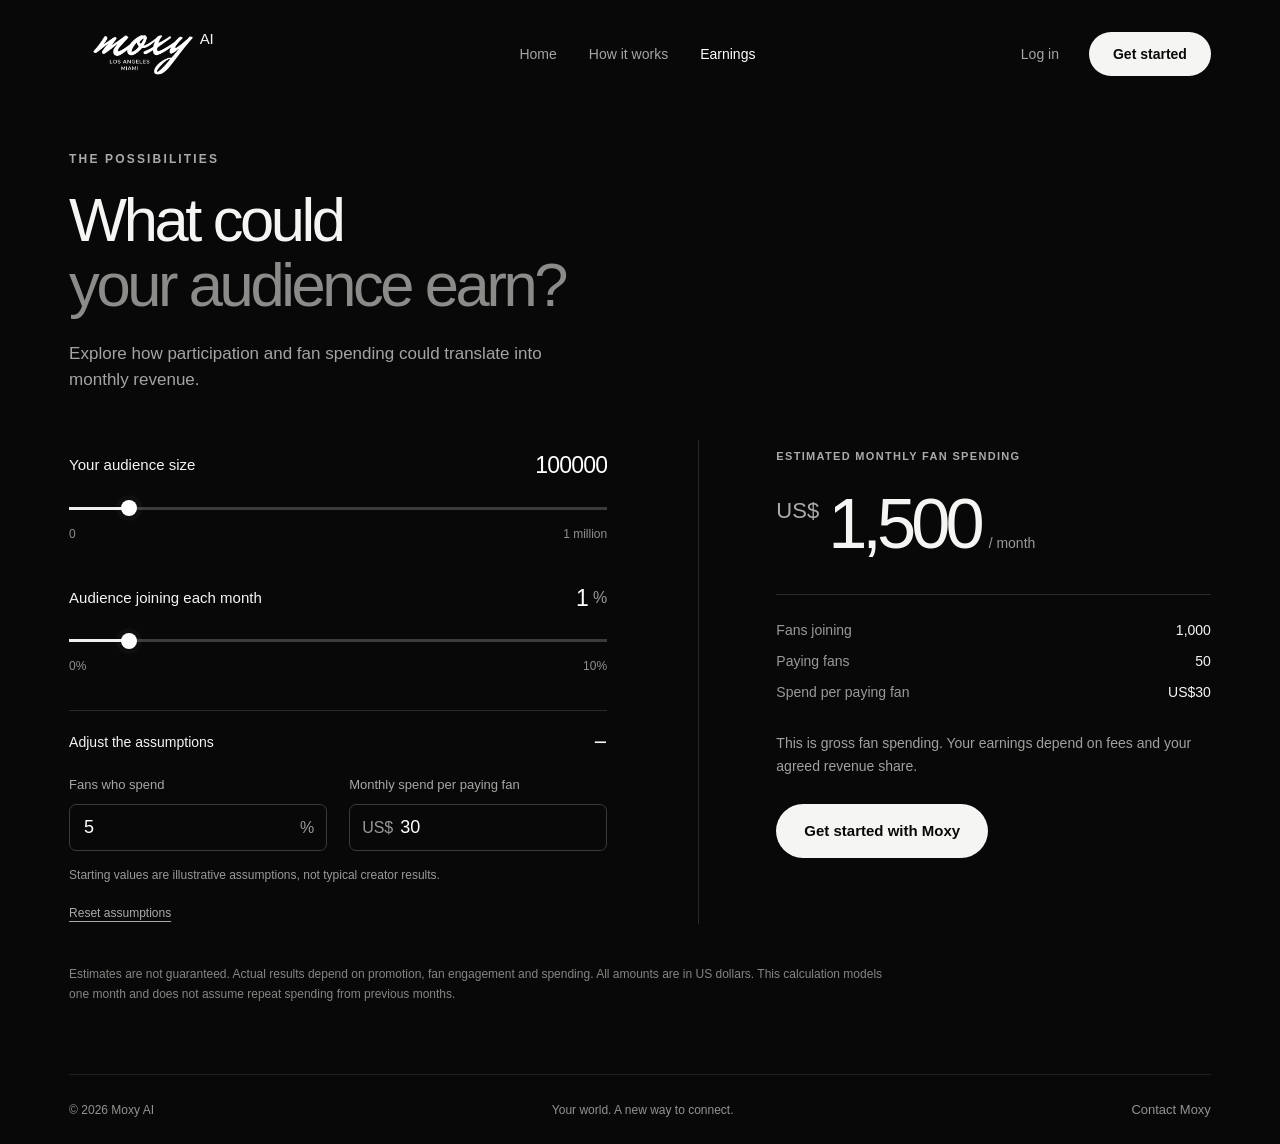
==== earnings.html @ c16816a8 "Build Moxy AI creator website" ====
<!doctype html>
<html lang="en"><head><meta charset="utf-8"><meta name="viewport" content="width=device-width, initial-scale=1"><meta name="color-scheme" content="dark"><title>Earning potential | Moxy AI</title><meta name="description" content="Meet your AI. Discover a new way to connect with fans on Telegram, explore your earning potential and get started with Moxy."><link rel="icon" type="image/svg+xml" href="data:image/svg+xml,%3Csvg%20xmlns%3D%22http%3A//www.w3.org/2000/svg%22%20viewBox%3D%220%200%2064%2064%22%3E%3Crect%20width%3D%2264%22%20height%3D%2264%22%20rx%3D%2214%22%20fill%3D%22black%22/%3E%3Ctext%20x%3D%2232%22%20y%3D%2246%22%20text-anchor%3D%22middle%22%20fill%3D%22white%22%20font-family%3D%22Arial%22%20font-weight%3D%22bold%22%20font-size%3D%2243%22%3Em%3C/text%3E%3C/svg%3E"><link rel="stylesheet" href="styles.css"><script src="app.js" defer></script></head>
<body class=""><a class="skip-link" href="#main">Skip to content</a>
<header class="header"><a class="brand" href="index.html" aria-label="Moxy AI home"><img src="moxy-logo.png" width="1080" height="403" alt="Moxy — Los Angeles, Miami"><span class="brand-ai">AI</span></a><nav class="desktop-nav" aria-label="Main navigation"><a href="index.html">Home</a><a href="how-it-works.html">How it works</a><a href="earnings.html" aria-current="page">Earnings</a></nav><div class="header-actions"><a class="login" href="https://dashboard.tgaiclone.xyz/creator/moxy/login">Log in</a><a class="button small" href="get-started.html">Get started</a><button class="menu-button" aria-expanded="false" aria-controls="mobile-nav" aria-label="Open navigation"><span></span><span></span></button></div><nav id="mobile-nav" class="mobile-nav" aria-label="Mobile navigation" hidden><a href="index.html">Home</a><a href="how-it-works.html">How it works</a><a href="earnings.html" aria-current="page">Earnings</a><a href="https://dashboard.tgaiclone.xyz/creator/moxy/login">Creator login</a></nav></header>
<main id="main" class="inner-main earnings-main"><div class="page-intro"><p class="eyebrow">THE POSSIBILITIES</p><h1>What could<br><span class="muted">your audience earn?</span></h1><p>Explore how participation and fan spending could translate into monthly revenue.</p></div><section class="calculator" aria-label="Monthly revenue calculator"><div class="calculator-controls"><div class="control"><div class="control-label"><label for="audience">Your audience size</label><input id="audience" type="number" min="0" max="1000000" step="1000" value="100000" inputmode="numeric"></div><input id="audience-range" aria-label="Adjust audience size" type="range" min="0" max="1000000" step="1000" value="100000"><div class="range-labels"><span>0</span><span>1 million</span></div></div><div class="control"><div class="control-label"><label for="join">Audience joining each month</label><div class="number-unit"><input id="join" type="number" min="0" max="10" step="0.1" value="1" inputmode="decimal"><span>%</span></div></div><input id="join-range" aria-label="Adjust monthly join rate" type="range" min="0" max="10" step="0.1" value="1"><div class="range-labels"><span>0%</span><span>10%</span></div></div><details class="assumptions" open><summary>Adjust the assumptions</summary><div class="assumption-grid"><label for="payers">Fans who spend<div class="number-unit"><input id="payers" type="number" min="0" max="100" step="1" value="5" inputmode="decimal"><span>%</span></div></label><label for="spend">Monthly spend per paying fan<div class="number-unit"><span>US$</span><input id="spend" type="number" min="0" max="10000" step="1" value="30" inputmode="decimal"></div></label></div><p class="small-note">Starting values are illustrative assumptions, not typical creator results.</p></details><button class="reset-button" type="button" id="reset-calculator">Reset assumptions</button></div><div class="calculator-result"><p class="eyebrow">ESTIMATED MONTHLY FAN SPENDING</p><div class="result-amount" aria-live="polite" aria-atomic="true"><span class="currency">US$</span><output id="revenue">1,500</output><span class="period">/ month</span></div><div class="result-breakdown"><div><span>Fans joining</span><strong id="joining-result">1,000</strong></div><div><span>Paying fans</span><strong id="paying-result">50</strong></div><div><span>Spend per paying fan</span><strong id="spend-result">US$30</strong></div></div><p class="result-note">This is gross fan spending. Your earnings depend on fees and your agreed revenue share.</p><a class="button" href="get-started.html">Get started with Moxy</a></div></section><p class="calculator-disclaimer">Estimates are not guaranteed. Actual results depend on promotion, fan engagement and spending. All amounts are in US dollars. This calculation models one month and does not assume repeat spending from previous months.</p></main>
<footer class="footer"><span>© 2026 Moxy AI</span><span class="footer-center">Your world. A new way to connect.</span><a href="mailto:creators@moxymgt.com">Contact Moxy</a></footer>
</body></html>
---- styles.css ----
@import url('https://api.fontshare.com/v2/css?f[]=satoshi@400,500,700&display=swap');
:root{--bg:#080808;--surface:#111;--white:#f5f5f3;--muted:#999998;--line:#2a2a29;--font:'Satoshi',Arial,sans-serif;color-scheme:dark}*{box-sizing:border-box}html{scroll-behavior:smooth}body{margin:0;background:var(--bg);color:var(--white);font-family:var(--font);font-size:16px;line-height:1.5;-webkit-font-smoothing:antialiased}a{color:inherit;text-decoration:none}button,input{font:inherit}button,a,input,summary{-webkit-tap-highlight-color:transparent}button{cursor:pointer}button:focus-visible,a:focus-visible,input:focus-visible,summary:focus-visible{outline:2px solid #fff;outline-offset:6px}button:disabled{cursor:default}button{color:inherit}img{display:block;max-width:100%;height:auto}h1,h2,p{margin:0}h1{font-weight:500;font-size:clamp(48px,5vw,76px);line-height:1.05;letter-spacing:-.055em}h2{font-weight:500;letter-spacing:-.035em}.muted{color:#8b8b89}.eyebrow{font-size:12px;font-weight:700;letter-spacing:.18em}.small-note{font-size:14px;color:var(--muted);line-height:1.6}.header{max-width:1600px;height:108px;margin:auto;padding:0 5.4%;display:flex;align-items:center;justify-content:space-between;position:relative;z-index:20}.brand{width:150px;position:relative;display:block;flex-shrink:0}.brand img{width:150px;height:56px;object-fit:contain}.brand-ai{position:absolute;right:6px;top:2px;font-size:15px;font-weight:500;letter-spacing:-.03em}.desktop-nav{display:flex;gap:32px;align-items:center;padding-left:35px}.desktop-nav a,.login{font-size:14px;color:#a5a5a5;transition:color .2s}.desktop-nav a:hover,.desktop-nav a[aria-current],.login:hover{color:#fff}.header-actions{display:flex;align-items:center;gap:30px}.button{display:inline-flex;align-items:center;justify-content:center;min-height:54px;background:var(--white);color:#090909;border:1px solid transparent;border-radius:99px;padding:15px 27px;font-size:15px;font-weight:700;line-height:1.3;transition:background .2s,transform .2s;white-space:normal;text-align:center}.button:hover{background:#d9d9d6;transform:translateY(-2px)}.button.small{font-size:14px;min-height:44px;padding:11px 23px}.text-link{font-size:15px;border-bottom:1px solid #666;padding-bottom:4px;transition:border-color .2s}.text-link:hover{border-color:white}.actions{display:flex;gap:30px;align-items:center}.menu-button{display:none;border:0;background:transparent;width:38px;height:44px;padding:10px 5px}.menu-button span{display:block;height:1px;background:#fff;margin:7px 0}.mobile-nav[hidden]{display:none}.skip-link{position:absolute;left:20px;top:-100px;z-index:100;padding:12px;background:white;color:black}.skip-link:focus{top:10px}.footer{border-top:1px solid #202020;min-height:70px;margin:0 5.4%;display:flex;align-items:center;justify-content:space-between;font-size:12px;color:#92928f;gap:20px}.footer a{font-size:13px}.home{background:#080808}.home-main{position:relative;max-width:1600px;margin:auto;min-height:calc(100svh - 179px);height:710px;max-height:1050px;isolation:isolate;overflow:hidden}.hero-image{position:absolute;right:0;top:-32px;bottom:0;width:66%;z-index:-1}.hero-image img{height:100%;width:100%;object-fit:cover;object-position:center 20%}.hero-image:after{content:'';position:absolute;inset:0;background:linear-gradient(90deg,#080808 0%,transparent 35%),linear-gradient(0deg,#080808 0%,transparent 28%),linear-gradient(180deg,#080808 0%,transparent 13%)}.hero-copy{padding:58px 5.4% 140px;width:60%;position:relative;z-index:1}.hero-copy .eyebrow{margin-bottom:28px;color:#c0c0bd}.hero-copy h1{font-size:clamp(90px,8.3vw,130px);line-height:.96;letter-spacing:-.065em;margin-bottom:30px}.italic{font-family:Georgia,serif;font-weight:400;font-style:italic;letter-spacing:-.065em}.hero-description{font-size:22px;line-height:1.45;font-weight:400;letter-spacing:-.018em}.hero-detail{color:#a1a19f;font-size:16px;line-height:1.65;max-width:370px;margin:18px 0 28px}.hero-bottom{position:absolute;bottom:34px;left:5.4%;right:5.4%;display:flex;justify-content:space-between;align-items:center;gap:24px;font-size:12px;color:#a2a29f}.hero-bottom>span{letter-spacing:.15em;font-size:11px}.hero-bottom a{font-size:14px;border-bottom:1px solid #555;padding-bottom:5px}.inner-main{max-width:1350px;margin:auto;padding:42px 5.4% 70px;min-height:calc(100svh - 179px);animation:arrive .55s both}.page-intro .eyebrow{color:#aaa;margin-bottom:20px}.page-intro>p:last-child:not(.eyebrow){color:#a4a4a2;max-width:500px;margin-top:24px;font-size:17px}.experience{display:grid;grid-template-columns:1fr 1fr;gap:8%;margin-top:45px;align-items:center}.experience-copy{max-width:460px}.tabs{display:flex;border-bottom:1px solid var(--line);gap:30px}.tabs button{font-size:14px;font-weight:500;padding:0 0 17px;background:transparent;border:0;border-bottom:2px solid transparent;color:#92928f;margin-bottom:-1px;white-space:nowrap}.tabs button[aria-selected=true]{color:#fff;border-bottom-color:#fff}.feature-panel{padding:30px 0 34px;min-height:295px}.feature-panel h2{font-size:40px;line-height:1.15;letter-spacing:-.045em;margin-bottom:22px}.feature-panel>p:not(.small-note){color:#a4a4a2;font-size:17px;max-width:410px;line-height:1.7}.feature-panel .small-note{margin-top:22px;font-size:13px}.phone-stage{position:relative;justify-self:center;padding:0 40px;isolation:isolate}.phone-stage:before{content:'';position:absolute;inset:5% -16%;background:radial-gradient(ellipse,rgba(45,133,126,.17),transparent 66%);z-index:-1;filter:blur(25px)}.phone{width:292px;height:520px;border:1px solid #4b4b49;box-shadow:0 0 0 5px #131313,0 24px 65px #000;border-radius:42px;position:relative;overflow:hidden;background:#161719;padding:19px 12px 14px;display:flex;flex-direction:column}.phone-camera{position:absolute;width:86px;height:23px;top:13px;left:50%;transform:translateX(-50%);background:#050505;border-radius:30px}.phone-status{display:flex;justify-content:space-between;font-size:11px;padding:0 10px 20px;font-weight:bold}.chat-header{display:flex;gap:11px;align-items:center;border-bottom:1px solid #2a2b2d;padding:9px 0 14px}.chat-header img{width:36px;height:36px;object-fit:cover;object-position:75% 20%;border-radius:50%}.chat-header strong{display:block;font-size:14px}.chat-header div>span{display:block;font-size:10px;color:#949698}.chat-menu{margin-left:auto;margin-right:8px}.chat-messages{flex:1;overflow:auto;padding:0 2px 12px;display:flex;flex-direction:column;align-items:flex-start;gap:10px}.chat-date{font-size:9px;letter-spacing:.12em;color:#909297;text-align:center;width:100%;margin:16px 0 3px}.bubble{border-radius:14px 14px 14px 3px;background:#25272a;padding:10px 12px;font-size:12px;line-height:1.5;max-width:91%;animation:arrive .3s}.bubble.outgoing{border-radius:14px 14px 3px 14px;background:#363a40;align-self:flex-end;max-width:85%}.bubble time{font-size:8px;display:block;text-align:right;color:#a9aaad;padding-top:4px}.chat-compose{display:flex;justify-content:space-between;padding:10px 14px;background:#242628;border-radius:30px;font-size:12px;color:#85878b}.demo-label{text-align:center;color:#8b8b89;font-size:11px;margin:19px -20px 0}.responsibilities{margin-top:65px;padding:30px 0;border-top:1px solid var(--line);border-bottom:1px solid var(--line);display:grid;grid-template-columns:1fr 1fr;gap:8%}.responsibilities .eyebrow{color:#8e8e8b;margin-bottom:12px}.responsibilities p:last-child{font-size:16px;line-height:1.65}.faq{margin-top:45px;display:grid;grid-template-columns:1fr 1.4fr;gap:60px}.faq h2{font-size:30px}.faq details{border-bottom:1px solid var(--line);padding:18px 0}.faq details:first-child{padding-top:4px}summary{cursor:pointer;list-style:none;display:flex;justify-content:space-between;align-items:center;gap:20px}summary::-webkit-details-marker{display:none}summary:after{content:'+';font-size:23px;font-weight:400;line-height:1}details[open]>summary:after{content:'−'}.faq details p{color:#a6a6a3;font-size:15px;margin-top:14px;line-height:1.7}.earnings-main .page-intro h1{font-size:clamp(46px,4.8vw,70px)}.calculator{display:grid;grid-template-columns:1.05fr 1fr;gap:8%;margin-top:48px}.calculator-controls{padding-top:5px}.control{margin-bottom:35px}.control-label{display:flex;align-items:center;justify-content:space-between;gap:20px;font-size:15px;margin-bottom:21px}.control-label>input{width:145px}.control-label input{text-align:right;font-size:23px;font-weight:500;letter-spacing:-.035em;padding:3px 0;background:none;border:0;color:#fff}.control-label .number-unit{border:0;padding:0}.control-label .number-unit input{width:68px}.number-unit{display:flex;align-items:center;gap:5px}.number-unit span{color:#999;font-size:16px}input[type=number]{appearance:textfield;-moz-appearance:textfield}input::-webkit-inner-spin-button,input::-webkit-outer-spin-button{-webkit-appearance:none;margin:0}input[type=range]{-webkit-appearance:none;appearance:none;width:100%;height:3px;background:#3b3b3a;accent-color:white;cursor:pointer;display:block;margin:15px 0}input[type=range]::-webkit-slider-thumb{-webkit-appearance:none;width:16px;height:16px;border:0;border-radius:50%;background:#fff;box-shadow:0 0 0 5px #ffffff08}input[type=range]::-moz-range-thumb{width:16px;height:16px;border:0;border-radius:50%;background:#fff}.range-labels{display:flex;justify-content:space-between;color:#8f8f8d;font-size:12px;margin-top:14px}.assumptions{border-top:1px solid var(--line);padding-top:20px}.assumptions summary{font-size:14px}.assumption-grid{display:grid;grid-template-columns:1fr 1fr;gap:22px;margin:22px 0 15px}.assumption-grid label{font-size:13px;color:#a6a6a3;line-height:1.4}.assumption-grid .number-unit{border:1px solid #393939;border-radius:7px;margin-top:10px;padding:9px 12px;min-width:0}.assumption-grid input{background:none;color:white;border:0;width:100%;min-width:0;font-size:18px}.assumptions .small-note{font-size:12px}.reset-button{margin-top:18px;padding:0;background:none;border:0;color:#aaa;font-size:12px;text-decoration:underline;text-underline-offset:4px}.calculator-result{border-left:1px solid var(--line);padding:8px 0 6px 15%}.calculator-result .eyebrow{font-size:11px;color:#aaa;letter-spacing:.12em}.result-amount{margin-top:22px;line-height:1.05;display:flex;align-items:baseline;flex-wrap:wrap;gap:3px 9px}.result-amount .currency{font-size:22px;align-self:flex-start;margin-top:12px;color:#aaa}.result-amount output{font-size:clamp(48px,5.5vw,86px);letter-spacing:-.07em;max-width:100%;overflow-wrap:anywhere}.result-amount .period{font-size:14px;color:#999;white-space:nowrap}.result-breakdown{margin:34px 0 24px;border-top:1px solid var(--line);padding-top:20px}.result-breakdown>div{display:flex;justify-content:space-between;gap:20px;font-size:14px;line-height:2.2}.result-breakdown span{color:#999}.result-breakdown strong{font-weight:500}.result-note{font-size:14px;color:#a0a09d;line-height:1.65;margin-bottom:26px}.calculator-disclaimer{font-size:12px;color:#858582;max-width:820px;margin-top:40px;line-height:1.7}.start-main{display:grid;grid-template-columns:1fr 1fr;gap:11%;padding-top:75px;align-items:start}.start-intro>.eyebrow{color:#aaa;margin-bottom:23px}.start-intro h1{font-size:clamp(58px,5.8vw,85px)}.lead{font-size:19px;line-height:1.6;color:#aaa;margin-top:24px}.onboarding-steps{list-style:none;padding:0;margin:40px 0 0}.onboarding-steps li{display:flex;gap:20px;margin-top:25px}.onboarding-steps li>span{font-size:12px;color:#777;padding-top:5px}.onboarding-steps h2{font-size:17px;letter-spacing:0}.onboarding-steps p{font-size:14px;color:#91918f;margin-top:5px}.invitation-panel{padding:38px;border:1px solid #323231;border-radius:16px;background:linear-gradient(145deg,#151515,#0d0d0d);margin-top:8px}.invitation-panel>.eyebrow{color:#a7a7a4;margin-bottom:22px;font-size:11px}.invitation-panel h2{font-size:35px;line-height:1.15;margin-bottom:18px}.invitation-panel>p:not(.eyebrow){color:#aaa;font-size:15px;line-height:1.7}.invitation-panel form{margin-top:26px}.invitation-panel label{display:block;font-size:13px;color:#bbb;margin-bottom:10px}.invitation-panel input{width:100%;padding:15px;border:1px solid #454544;border-radius:7px;background:#0a0a0a;color:#fff;font-size:14px;min-height:50px}.invitation-panel form .button{width:100%;margin-top:18px}.form-error{color:#f2b6a9;font-size:13px;margin-top:10px}.form-error[hidden]{display:none}.invite-divider{height:1px;background:#2d2d2b;margin:29px 0 22px}.invitation-panel .invitation-help{font-size:14px!important;margin-bottom:8px}.invitation-panel .existing-account{margin-top:28px;font-size:13px!important;color:#7f7f7c!important}.existing-account a{color:#ddd;text-decoration:underline;text-underline-offset:4px}@keyframes arrive{from{opacity:0;transform:translateY(12px)}to{opacity:1;transform:translateY(0)}}@view-transition{navigation:auto}::view-transition-old(root){animation:fade-out .15s ease both}::view-transition-new(root){animation:arrive .3s ease both}@keyframes fade-out{to{opacity:0}}
@media(min-width:1600px){.header,.inner-main{padding-left:80px;padding-right:80px}.home-main{height:850px}.hero-copy{padding-top:85px}.hero-copy h1{font-size:145px}.footer{max-width:1440px;margin:auto}}
@media(max-width:1000px){.header{height:94px}.desktop-nav{gap:20px;padding:0}.header-actions{gap:20px}.brand{width:130px}.brand img{width:130px;height:49px}.brand-ai{font-size:13px;right:4px}.home-main{height:720px;min-height:calc(100svh - 164px)}.hero-copy{width:66%;padding-top:65px}.hero-copy h1{font-size:95px}.hero-image{width:75%;right:-10%}.hero-description{font-size:20px}.hero-detail{max-width:315px}.experience{gap:4%}.tabs{gap:20px}.phone-stage{padding:0 10px}.calculator{gap:5%}.calculator-result{padding-left:10%}.start-main{gap:6%}.invitation-panel{padding:28px}.inner-main{padding-top:35px}.start-main{padding-top:60px}}
@media(max-width:720px){.header{height:86px;padding:0 6%;gap:15px}.brand,.brand img{width:125px}.brand-ai{right:4px;font-size:12px;top:3px}.desktop-nav,.login{display:none}.header-actions{gap:14px}.button.small{font-size:12px;padding:10px 16px;min-height:39px}.menu-button{display:block}.mobile-nav{position:absolute;top:78px;left:0;right:0;background:#0e0e0e;border-bottom:1px solid #303030;padding:22px 6% 28px;display:flex;flex-direction:column;gap:23px}.mobile-nav a{font-size:17px}.home-main{height:auto;min-height:0;max-height:none;padding-bottom:25px;overflow:hidden;display:flex;flex-direction:column}.hero-image{top:0;right:-21%;width:103%;height:490px;bottom:auto}.hero-image img{object-position:center 18%;opacity:.76}.hero-image:after{background:linear-gradient(90deg,#080808 0%,#08080888 25%,transparent 55%),linear-gradient(0deg,#080808 0%,transparent 48%),linear-gradient(180deg,#080808 0%,transparent 12%)}.hero-copy{padding:50px 6% 20px;width:100%}.hero-copy .eyebrow{font-size:10px;margin-bottom:28px}.hero-copy h1{font-size:88px;margin-bottom:165px;max-width:340px}.hero-description{font-size:23px;line-height:1.4}.hero-detail{max-width:420px;font-size:16px;margin:18px 0 26px}.actions{gap:26px}.actions .button{min-height:50px;font-size:14px;padding:14px 23px}.actions .text-link{font-size:14px}.hero-bottom{position:relative;left:auto;right:auto;bottom:auto;margin:26px 6% 0;padding-top:24px;border-top:1px solid #252525;display:block}.hero-bottom>span{display:none}.hero-bottom a{border:0;font-size:13px;color:#999}.footer{margin:0 6%;min-height:75px;font-size:11px}.footer-center{display:none}.footer a{font-size:12px}.inner-main{padding:35px 6% 50px;min-height:calc(100svh - 161px)}h1{font-size:45px;line-height:1.12;letter-spacing:-.05em}.page-intro .eyebrow{font-size:10px;margin-bottom:20px}.page-intro>p:last-child:not(.eyebrow){font-size:16px;line-height:1.65;margin-top:20px}.experience{display:flex;flex-direction:column;gap:45px;margin-top:32px}.experience-copy{width:100%;max-width:none}.tabs{gap:0;justify-content:space-between}.tabs button{font-size:14px}.feature-panel{padding:27px 0;min-height:260px}.feature-panel h2{font-size:34px;margin-bottom:17px}.feature-panel>p:not(.small-note){font-size:16px;max-width:none}.feature-panel .small-note{margin-top:18px;font-size:12px}.experience-copy>.button{min-height:50px;font-size:14px}.phone-stage{align-self:center}.responsibilities{margin-top:35px;gap:26px;padding:27px 0}.responsibilities .eyebrow{font-size:10px}.responsibilities p:last-child{font-size:14px;line-height:1.7}.faq{display:block;margin-top:35px}.faq h2{font-size:27px;margin-bottom:25px}.faq summary{font-size:15px}.faq details p{font-size:14px}.earnings-main .page-intro h1{font-size:43px}.calculator{display:flex;flex-direction:column;margin-top:36px;gap:35px}.control{margin-bottom:30px}.control-label{font-size:14px}.control-label>input{width:130px}.control-label input{font-size:21px}.calculator-result{border-left:0;border-top:1px solid #3a3a38;padding:30px 0 0}.result-amount output{font-size:75px}.result-amount{margin-top:17px}.result-breakdown{margin:25px 0 20px}.calculator-result .button{width:100%}.calculator-disclaimer{margin-top:25px;font-size:11px}.start-main{display:flex;flex-direction:column;gap:35px;padding-top:38px}.start-intro h1{font-size:65px;line-height:1.03}.start-intro>.eyebrow{font-size:10px}.lead{font-size:18px}.onboarding-steps{margin-top:30px}.onboarding-steps h2{font-size:16px}.onboarding-steps p{font-size:14px}.invitation-panel{width:100%;padding:27px;margin:0}.invitation-panel h2{font-size:32px}}
@media(prefers-reduced-motion:reduce){html{scroll-behavior:auto}*,*:before,*:after{animation:none!important;transition:none!important}::view-transition-group(*){animation-duration:0s!important}}

@media(max-width:720px){.phone-stage{width:312px;max-width:100%;}.phone-stage .phone{width:100%;}.demo-label{margin-left:0;margin-right:0;}}
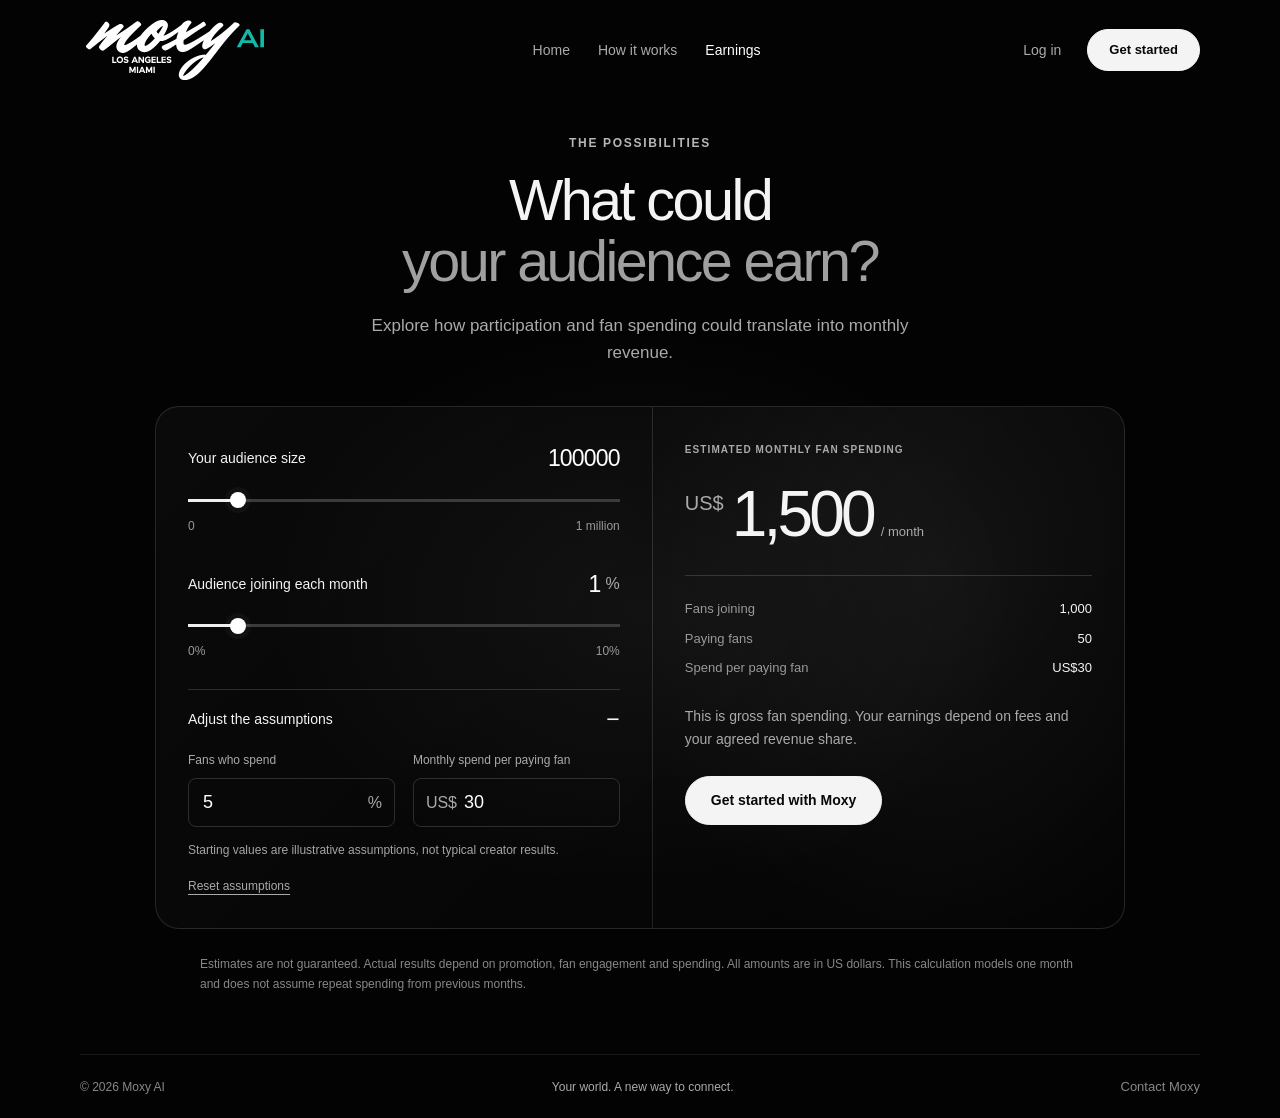
==== commit 82d9c90b: "Refine Moxy branding, centered layout and creator phone experience" ====
--- a/earnings.html
+++ b/earnings.html
@@ -1,7 +1,7 @@
 <!doctype html>
 <html lang="en"><head><meta charset="utf-8"><meta name="viewport" content="width=device-width, initial-scale=1"><meta name="color-scheme" content="dark"><title>Earning potential | Moxy AI</title><meta name="description" content="Meet your AI. Discover a new way to connect with fans on Telegram, explore your earning potential and get started with Moxy."><link rel="icon" type="image/svg+xml" href="data:image/svg+xml,%3Csvg%20xmlns%3D%22http%3A//www.w3.org/2000/svg%22%20viewBox%3D%220%200%2064%2064%22%3E%3Crect%20width%3D%2264%22%20height%3D%2264%22%20rx%3D%2214%22%20fill%3D%22black%22/%3E%3Ctext%20x%3D%2232%22%20y%3D%2246%22%20text-anchor%3D%22middle%22%20fill%3D%22white%22%20font-family%3D%22Arial%22%20font-weight%3D%22bold%22%20font-size%3D%2243%22%3Em%3C/text%3E%3C/svg%3E"><link rel="stylesheet" href="styles.css"><script src="app.js" defer></script></head>
 <body class=""><a class="skip-link" href="#main">Skip to content</a>
-<header class="header"><a class="brand" href="index.html" aria-label="Moxy AI home"><img src="moxy-logo.png" width="1080" height="403" alt="Moxy — Los Angeles, Miami"><span class="brand-ai">AI</span></a><nav class="desktop-nav" aria-label="Main navigation"><a href="index.html">Home</a><a href="how-it-works.html">How it works</a><a href="earnings.html" aria-current="page">Earnings</a></nav><div class="header-actions"><a class="login" href="https://dashboard.tgaiclone.xyz/creator/moxy/login">Log in</a><a class="button small" href="get-started.html">Get started</a><button class="menu-button" aria-expanded="false" aria-controls="mobile-nav" aria-label="Open navigation"><span></span><span></span></button></div><nav id="mobile-nav" class="mobile-nav" aria-label="Mobile navigation" hidden><a href="index.html">Home</a><a href="how-it-works.html">How it works</a><a href="earnings.html" aria-current="page">Earnings</a><a href="https://dashboard.tgaiclone.xyz/creator/moxy/login">Creator login</a></nav></header>
+<header class="header"><a class="brand" href="index.html" aria-label="Moxy AI home"><img src="moxy-ai.svg" width="1176" height="447" alt="Moxy AI, Los Angeles and Miami"></a><nav class="desktop-nav" aria-label="Main navigation"><a href="index.html">Home</a><a href="how-it-works.html">How it works</a><a href="earnings.html" aria-current="page">Earnings</a></nav><div class="header-actions"><a class="login" href="https://dashboard.tgaiclone.xyz/creator/moxy/login">Log in</a><a class="button small" href="get-started.html">Get started</a><button class="menu-button" aria-expanded="false" aria-controls="mobile-nav" aria-label="Open navigation"><span></span><span></span></button></div><nav id="mobile-nav" class="mobile-nav" aria-label="Mobile navigation" hidden><a href="index.html">Home</a><a href="how-it-works.html">How it works</a><a href="earnings.html" aria-current="page">Earnings</a><a href="https://dashboard.tgaiclone.xyz/creator/moxy/login">Creator login</a></nav></header>
 <main id="main" class="inner-main earnings-main"><div class="page-intro"><p class="eyebrow">THE POSSIBILITIES</p><h1>What could<br><span class="muted">your audience earn?</span></h1><p>Explore how participation and fan spending could translate into monthly revenue.</p></div><section class="calculator" aria-label="Monthly revenue calculator"><div class="calculator-controls"><div class="control"><div class="control-label"><label for="audience">Your audience size</label><input id="audience" type="number" min="0" max="1000000" step="1000" value="100000" inputmode="numeric"></div><input id="audience-range" aria-label="Adjust audience size" type="range" min="0" max="1000000" step="1000" value="100000"><div class="range-labels"><span>0</span><span>1 million</span></div></div><div class="control"><div class="control-label"><label for="join">Audience joining each month</label><div class="number-unit"><input id="join" type="number" min="0" max="10" step="0.1" value="1" inputmode="decimal"><span>%</span></div></div><input id="join-range" aria-label="Adjust monthly join rate" type="range" min="0" max="10" step="0.1" value="1"><div class="range-labels"><span>0%</span><span>10%</span></div></div><details class="assumptions" open><summary>Adjust the assumptions</summary><div class="assumption-grid"><label for="payers">Fans who spend<div class="number-unit"><input id="payers" type="number" min="0" max="100" step="1" value="5" inputmode="decimal"><span>%</span></div></label><label for="spend">Monthly spend per paying fan<div class="number-unit"><span>US$</span><input id="spend" type="number" min="0" max="10000" step="1" value="30" inputmode="decimal"></div></label></div><p class="small-note">Starting values are illustrative assumptions, not typical creator results.</p></details><button class="reset-button" type="button" id="reset-calculator">Reset assumptions</button></div><div class="calculator-result"><p class="eyebrow">ESTIMATED MONTHLY FAN SPENDING</p><div class="result-amount" aria-live="polite" aria-atomic="true"><span class="currency">US$</span><output id="revenue">1,500</output><span class="period">/ month</span></div><div class="result-breakdown"><div><span>Fans joining</span><strong id="joining-result">1,000</strong></div><div><span>Paying fans</span><strong id="paying-result">50</strong></div><div><span>Spend per paying fan</span><strong id="spend-result">US$30</strong></div></div><p class="result-note">This is gross fan spending. Your earnings depend on fees and your agreed revenue share.</p><a class="button" href="get-started.html">Get started with Moxy</a></div></section><p class="calculator-disclaimer">Estimates are not guaranteed. Actual results depend on promotion, fan engagement and spending. All amounts are in US dollars. This calculation models one month and does not assume repeat spending from previous months.</p></main>
 <footer class="footer"><span>© 2026 Moxy AI</span><span class="footer-center">Your world. A new way to connect.</span><a href="mailto:creators@moxymgt.com">Contact Moxy</a></footer>
 </body></html>
--- a/styles.css
+++ b/styles.css
@@ -1,8 +1,14 @@
 @import url('https://api.fontshare.com/v2/css?f[]=satoshi@400,500,700&display=swap');
-:root{--bg:#080808;--surface:#111;--white:#f5f5f3;--muted:#999998;--line:#2a2a29;--font:'Satoshi',Arial,sans-serif;color-scheme:dark}*{box-sizing:border-box}html{scroll-behavior:smooth}body{margin:0;background:var(--bg);color:var(--white);font-family:var(--font);font-size:16px;line-height:1.5;-webkit-font-smoothing:antialiased}a{color:inherit;text-decoration:none}button,input{font:inherit}button,a,input,summary{-webkit-tap-highlight-color:transparent}button{cursor:pointer}button:focus-visible,a:focus-visible,input:focus-visible,summary:focus-visible{outline:2px solid #fff;outline-offset:6px}button:disabled{cursor:default}button{color:inherit}img{display:block;max-width:100%;height:auto}h1,h2,p{margin:0}h1{font-weight:500;font-size:clamp(48px,5vw,76px);line-height:1.05;letter-spacing:-.055em}h2{font-weight:500;letter-spacing:-.035em}.muted{color:#8b8b89}.eyebrow{font-size:12px;font-weight:700;letter-spacing:.18em}.small-note{font-size:14px;color:var(--muted);line-height:1.6}.header{max-width:1600px;height:108px;margin:auto;padding:0 5.4%;display:flex;align-items:center;justify-content:space-between;position:relative;z-index:20}.brand{width:150px;position:relative;display:block;flex-shrink:0}.brand img{width:150px;height:56px;object-fit:contain}.brand-ai{position:absolute;right:6px;top:2px;font-size:15px;font-weight:500;letter-spacing:-.03em}.desktop-nav{display:flex;gap:32px;align-items:center;padding-left:35px}.desktop-nav a,.login{font-size:14px;color:#a5a5a5;transition:color .2s}.desktop-nav a:hover,.desktop-nav a[aria-current],.login:hover{color:#fff}.header-actions{display:flex;align-items:center;gap:30px}.button{display:inline-flex;align-items:center;justify-content:center;min-height:54px;background:var(--white);color:#090909;border:1px solid transparent;border-radius:99px;padding:15px 27px;font-size:15px;font-weight:700;line-height:1.3;transition:background .2s,transform .2s;white-space:normal;text-align:center}.button:hover{background:#d9d9d6;transform:translateY(-2px)}.button.small{font-size:14px;min-height:44px;padding:11px 23px}.text-link{font-size:15px;border-bottom:1px solid #666;padding-bottom:4px;transition:border-color .2s}.text-link:hover{border-color:white}.actions{display:flex;gap:30px;align-items:center}.menu-button{display:none;border:0;background:transparent;width:38px;height:44px;padding:10px 5px}.menu-button span{display:block;height:1px;background:#fff;margin:7px 0}.mobile-nav[hidden]{display:none}.skip-link{position:absolute;left:20px;top:-100px;z-index:100;padding:12px;background:white;color:black}.skip-link:focus{top:10px}.footer{border-top:1px solid #202020;min-height:70px;margin:0 5.4%;display:flex;align-items:center;justify-content:space-between;font-size:12px;color:#92928f;gap:20px}.footer a{font-size:13px}.home{background:#080808}.home-main{position:relative;max-width:1600px;margin:auto;min-height:calc(100svh - 179px);height:710px;max-height:1050px;isolation:isolate;overflow:hidden}.hero-image{position:absolute;right:0;top:-32px;bottom:0;width:66%;z-index:-1}.hero-image img{height:100%;width:100%;object-fit:cover;object-position:center 20%}.hero-image:after{content:'';position:absolute;inset:0;background:linear-gradient(90deg,#080808 0%,transparent 35%),linear-gradient(0deg,#080808 0%,transparent 28%),linear-gradient(180deg,#080808 0%,transparent 13%)}.hero-copy{padding:58px 5.4% 140px;width:60%;position:relative;z-index:1}.hero-copy .eyebrow{margin-bottom:28px;color:#c0c0bd}.hero-copy h1{font-size:clamp(90px,8.3vw,130px);line-height:.96;letter-spacing:-.065em;margin-bottom:30px}.italic{font-family:Georgia,serif;font-weight:400;font-style:italic;letter-spacing:-.065em}.hero-description{font-size:22px;line-height:1.45;font-weight:400;letter-spacing:-.018em}.hero-detail{color:#a1a19f;font-size:16px;line-height:1.65;max-width:370px;margin:18px 0 28px}.hero-bottom{position:absolute;bottom:34px;left:5.4%;right:5.4%;display:flex;justify-content:space-between;align-items:center;gap:24px;font-size:12px;color:#a2a29f}.hero-bottom>span{letter-spacing:.15em;font-size:11px}.hero-bottom a{font-size:14px;border-bottom:1px solid #555;padding-bottom:5px}.inner-main{max-width:1350px;margin:auto;padding:42px 5.4% 70px;min-height:calc(100svh - 179px);animation:arrive .55s both}.page-intro .eyebrow{color:#aaa;margin-bottom:20px}.page-intro>p:last-child:not(.eyebrow){color:#a4a4a2;max-width:500px;margin-top:24px;font-size:17px}.experience{display:grid;grid-template-columns:1fr 1fr;gap:8%;margin-top:45px;align-items:center}.experience-copy{max-width:460px}.tabs{display:flex;border-bottom:1px solid var(--line);gap:30px}.tabs button{font-size:14px;font-weight:500;padding:0 0 17px;background:transparent;border:0;border-bottom:2px solid transparent;color:#92928f;margin-bottom:-1px;white-space:nowrap}.tabs button[aria-selected=true]{color:#fff;border-bottom-color:#fff}.feature-panel{padding:30px 0 34px;min-height:295px}.feature-panel h2{font-size:40px;line-height:1.15;letter-spacing:-.045em;margin-bottom:22px}.feature-panel>p:not(.small-note){color:#a4a4a2;font-size:17px;max-width:410px;line-height:1.7}.feature-panel .small-note{margin-top:22px;font-size:13px}.phone-stage{position:relative;justify-self:center;padding:0 40px;isolation:isolate}.phone-stage:before{content:'';position:absolute;inset:5% -16%;background:radial-gradient(ellipse,rgba(45,133,126,.17),transparent 66%);z-index:-1;filter:blur(25px)}.phone{width:292px;height:520px;border:1px solid #4b4b49;box-shadow:0 0 0 5px #131313,0 24px 65px #000;border-radius:42px;position:relative;overflow:hidden;background:#161719;padding:19px 12px 14px;display:flex;flex-direction:column}.phone-camera{position:absolute;width:86px;height:23px;top:13px;left:50%;transform:translateX(-50%);background:#050505;border-radius:30px}.phone-status{display:flex;justify-content:space-between;font-size:11px;padding:0 10px 20px;font-weight:bold}.chat-header{display:flex;gap:11px;align-items:center;border-bottom:1px solid #2a2b2d;padding:9px 0 14px}.chat-header img{width:36px;height:36px;object-fit:cover;object-position:75% 20%;border-radius:50%}.chat-header strong{display:block;font-size:14px}.chat-header div>span{display:block;font-size:10px;color:#949698}.chat-menu{margin-left:auto;margin-right:8px}.chat-messages{flex:1;overflow:auto;padding:0 2px 12px;display:flex;flex-direction:column;align-items:flex-start;gap:10px}.chat-date{font-size:9px;letter-spacing:.12em;color:#909297;text-align:center;width:100%;margin:16px 0 3px}.bubble{border-radius:14px 14px 14px 3px;background:#25272a;padding:10px 12px;font-size:12px;line-height:1.5;max-width:91%;animation:arrive .3s}.bubble.outgoing{border-radius:14px 14px 3px 14px;background:#363a40;align-self:flex-end;max-width:85%}.bubble time{font-size:8px;display:block;text-align:right;color:#a9aaad;padding-top:4px}.chat-compose{display:flex;justify-content:space-between;padding:10px 14px;background:#242628;border-radius:30px;font-size:12px;color:#85878b}.demo-label{text-align:center;color:#8b8b89;font-size:11px;margin:19px -20px 0}.responsibilities{margin-top:65px;padding:30px 0;border-top:1px solid var(--line);border-bottom:1px solid var(--line);display:grid;grid-template-columns:1fr 1fr;gap:8%}.responsibilities .eyebrow{color:#8e8e8b;margin-bottom:12px}.responsibilities p:last-child{font-size:16px;line-height:1.65}.faq{margin-top:45px;display:grid;grid-template-columns:1fr 1.4fr;gap:60px}.faq h2{font-size:30px}.faq details{border-bottom:1px solid var(--line);padding:18px 0}.faq details:first-child{padding-top:4px}summary{cursor:pointer;list-style:none;display:flex;justify-content:space-between;align-items:center;gap:20px}summary::-webkit-details-marker{display:none}summary:after{content:'+';font-size:23px;font-weight:400;line-height:1}details[open]>summary:after{content:'−'}.faq details p{color:#a6a6a3;font-size:15px;margin-top:14px;line-height:1.7}.earnings-main .page-intro h1{font-size:clamp(46px,4.8vw,70px)}.calculator{display:grid;grid-template-columns:1.05fr 1fr;gap:8%;margin-top:48px}.calculator-controls{padding-top:5px}.control{margin-bottom:35px}.control-label{display:flex;align-items:center;justify-content:space-between;gap:20px;font-size:15px;margin-bottom:21px}.control-label>input{width:145px}.control-label input{text-align:right;font-size:23px;font-weight:500;letter-spacing:-.035em;padding:3px 0;background:none;border:0;color:#fff}.control-label .number-unit{border:0;padding:0}.control-label .number-unit input{width:68px}.number-unit{display:flex;align-items:center;gap:5px}.number-unit span{color:#999;font-size:16px}input[type=number]{appearance:textfield;-moz-appearance:textfield}input::-webkit-inner-spin-button,input::-webkit-outer-spin-button{-webkit-appearance:none;margin:0}input[type=range]{-webkit-appearance:none;appearance:none;width:100%;height:3px;background:#3b3b3a;accent-color:white;cursor:pointer;display:block;margin:15px 0}input[type=range]::-webkit-slider-thumb{-webkit-appearance:none;width:16px;height:16px;border:0;border-radius:50%;background:#fff;box-shadow:0 0 0 5px #ffffff08}input[type=range]::-moz-range-thumb{width:16px;height:16px;border:0;border-radius:50%;background:#fff}.range-labels{display:flex;justify-content:space-between;color:#8f8f8d;font-size:12px;margin-top:14px}.assumptions{border-top:1px solid var(--line);padding-top:20px}.assumptions summary{font-size:14px}.assumption-grid{display:grid;grid-template-columns:1fr 1fr;gap:22px;margin:22px 0 15px}.assumption-grid label{font-size:13px;color:#a6a6a3;line-height:1.4}.assumption-grid .number-unit{border:1px solid #393939;border-radius:7px;margin-top:10px;padding:9px 12px;min-width:0}.assumption-grid input{background:none;color:white;border:0;width:100%;min-width:0;font-size:18px}.assumptions .small-note{font-size:12px}.reset-button{margin-top:18px;padding:0;background:none;border:0;color:#aaa;font-size:12px;text-decoration:underline;text-underline-offset:4px}.calculator-result{border-left:1px solid var(--line);padding:8px 0 6px 15%}.calculator-result .eyebrow{font-size:11px;color:#aaa;letter-spacing:.12em}.result-amount{margin-top:22px;line-height:1.05;display:flex;align-items:baseline;flex-wrap:wrap;gap:3px 9px}.result-amount .currency{font-size:22px;align-self:flex-start;margin-top:12px;color:#aaa}.result-amount output{font-size:clamp(48px,5.5vw,86px);letter-spacing:-.07em;max-width:100%;overflow-wrap:anywhere}.result-amount .period{font-size:14px;color:#999;white-space:nowrap}.result-breakdown{margin:34px 0 24px;border-top:1px solid var(--line);padding-top:20px}.result-breakdown>div{display:flex;justify-content:space-between;gap:20px;font-size:14px;line-height:2.2}.result-breakdown span{color:#999}.result-breakdown strong{font-weight:500}.result-note{font-size:14px;color:#a0a09d;line-height:1.65;margin-bottom:26px}.calculator-disclaimer{font-size:12px;color:#858582;max-width:820px;margin-top:40px;line-height:1.7}.start-main{display:grid;grid-template-columns:1fr 1fr;gap:11%;padding-top:75px;align-items:start}.start-intro>.eyebrow{color:#aaa;margin-bottom:23px}.start-intro h1{font-size:clamp(58px,5.8vw,85px)}.lead{font-size:19px;line-height:1.6;color:#aaa;margin-top:24px}.onboarding-steps{list-style:none;padding:0;margin:40px 0 0}.onboarding-steps li{display:flex;gap:20px;margin-top:25px}.onboarding-steps li>span{font-size:12px;color:#777;padding-top:5px}.onboarding-steps h2{font-size:17px;letter-spacing:0}.onboarding-steps p{font-size:14px;color:#91918f;margin-top:5px}.invitation-panel{padding:38px;border:1px solid #323231;border-radius:16px;background:linear-gradient(145deg,#151515,#0d0d0d);margin-top:8px}.invitation-panel>.eyebrow{color:#a7a7a4;margin-bottom:22px;font-size:11px}.invitation-panel h2{font-size:35px;line-height:1.15;margin-bottom:18px}.invitation-panel>p:not(.eyebrow){color:#aaa;font-size:15px;line-height:1.7}.invitation-panel form{margin-top:26px}.invitation-panel label{display:block;font-size:13px;color:#bbb;margin-bottom:10px}.invitation-panel input{width:100%;padding:15px;border:1px solid #454544;border-radius:7px;background:#0a0a0a;color:#fff;font-size:14px;min-height:50px}.invitation-panel form .button{width:100%;margin-top:18px}.form-error{color:#f2b6a9;font-size:13px;margin-top:10px}.form-error[hidden]{display:none}.invite-divider{height:1px;background:#2d2d2b;margin:29px 0 22px}.invitation-panel .invitation-help{font-size:14px!important;margin-bottom:8px}.invitation-panel .existing-account{margin-top:28px;font-size:13px!important;color:#7f7f7c!important}.existing-account a{color:#ddd;text-decoration:underline;text-underline-offset:4px}@keyframes arrive{from{opacity:0;transform:translateY(12px)}to{opacity:1;transform:translateY(0)}}@view-transition{navigation:auto}::view-transition-old(root){animation:fade-out .15s ease both}::view-transition-new(root){animation:arrive .3s ease both}@keyframes fade-out{to{opacity:0}}
-@media(min-width:1600px){.header,.inner-main{padding-left:80px;padding-right:80px}.home-main{height:850px}.hero-copy{padding-top:85px}.hero-copy h1{font-size:145px}.footer{max-width:1440px;margin:auto}}
-@media(max-width:1000px){.header{height:94px}.desktop-nav{gap:20px;padding:0}.header-actions{gap:20px}.brand{width:130px}.brand img{width:130px;height:49px}.brand-ai{font-size:13px;right:4px}.home-main{height:720px;min-height:calc(100svh - 164px)}.hero-copy{width:66%;padding-top:65px}.hero-copy h1{font-size:95px}.hero-image{width:75%;right:-10%}.hero-description{font-size:20px}.hero-detail{max-width:315px}.experience{gap:4%}.tabs{gap:20px}.phone-stage{padding:0 10px}.calculator{gap:5%}.calculator-result{padding-left:10%}.start-main{gap:6%}.invitation-panel{padding:28px}.inner-main{padding-top:35px}.start-main{padding-top:60px}}
-@media(max-width:720px){.header{height:86px;padding:0 6%;gap:15px}.brand,.brand img{width:125px}.brand-ai{right:4px;font-size:12px;top:3px}.desktop-nav,.login{display:none}.header-actions{gap:14px}.button.small{font-size:12px;padding:10px 16px;min-height:39px}.menu-button{display:block}.mobile-nav{position:absolute;top:78px;left:0;right:0;background:#0e0e0e;border-bottom:1px solid #303030;padding:22px 6% 28px;display:flex;flex-direction:column;gap:23px}.mobile-nav a{font-size:17px}.home-main{height:auto;min-height:0;max-height:none;padding-bottom:25px;overflow:hidden;display:flex;flex-direction:column}.hero-image{top:0;right:-21%;width:103%;height:490px;bottom:auto}.hero-image img{object-position:center 18%;opacity:.76}.hero-image:after{background:linear-gradient(90deg,#080808 0%,#08080888 25%,transparent 55%),linear-gradient(0deg,#080808 0%,transparent 48%),linear-gradient(180deg,#080808 0%,transparent 12%)}.hero-copy{padding:50px 6% 20px;width:100%}.hero-copy .eyebrow{font-size:10px;margin-bottom:28px}.hero-copy h1{font-size:88px;margin-bottom:165px;max-width:340px}.hero-description{font-size:23px;line-height:1.4}.hero-detail{max-width:420px;font-size:16px;margin:18px 0 26px}.actions{gap:26px}.actions .button{min-height:50px;font-size:14px;padding:14px 23px}.actions .text-link{font-size:14px}.hero-bottom{position:relative;left:auto;right:auto;bottom:auto;margin:26px 6% 0;padding-top:24px;border-top:1px solid #252525;display:block}.hero-bottom>span{display:none}.hero-bottom a{border:0;font-size:13px;color:#999}.footer{margin:0 6%;min-height:75px;font-size:11px}.footer-center{display:none}.footer a{font-size:12px}.inner-main{padding:35px 6% 50px;min-height:calc(100svh - 161px)}h1{font-size:45px;line-height:1.12;letter-spacing:-.05em}.page-intro .eyebrow{font-size:10px;margin-bottom:20px}.page-intro>p:last-child:not(.eyebrow){font-size:16px;line-height:1.65;margin-top:20px}.experience{display:flex;flex-direction:column;gap:45px;margin-top:32px}.experience-copy{width:100%;max-width:none}.tabs{gap:0;justify-content:space-between}.tabs button{font-size:14px}.feature-panel{padding:27px 0;min-height:260px}.feature-panel h2{font-size:34px;margin-bottom:17px}.feature-panel>p:not(.small-note){font-size:16px;max-width:none}.feature-panel .small-note{margin-top:18px;font-size:12px}.experience-copy>.button{min-height:50px;font-size:14px}.phone-stage{align-self:center}.responsibilities{margin-top:35px;gap:26px;padding:27px 0}.responsibilities .eyebrow{font-size:10px}.responsibilities p:last-child{font-size:14px;line-height:1.7}.faq{display:block;margin-top:35px}.faq h2{font-size:27px;margin-bottom:25px}.faq summary{font-size:15px}.faq details p{font-size:14px}.earnings-main .page-intro h1{font-size:43px}.calculator{display:flex;flex-direction:column;margin-top:36px;gap:35px}.control{margin-bottom:30px}.control-label{font-size:14px}.control-label>input{width:130px}.control-label input{font-size:21px}.calculator-result{border-left:0;border-top:1px solid #3a3a38;padding:30px 0 0}.result-amount output{font-size:75px}.result-amount{margin-top:17px}.result-breakdown{margin:25px 0 20px}.calculator-result .button{width:100%}.calculator-disclaimer{margin-top:25px;font-size:11px}.start-main{display:flex;flex-direction:column;gap:35px;padding-top:38px}.start-intro h1{font-size:65px;line-height:1.03}.start-intro>.eyebrow{font-size:10px}.lead{font-size:18px}.onboarding-steps{margin-top:30px}.onboarding-steps h2{font-size:16px}.onboarding-steps p{font-size:14px}.invitation-panel{width:100%;padding:27px;margin:0}.invitation-panel h2{font-size:32px}}
+:root{--bg:#030303;--white:#f4f4f4;--muted:#aaa;--line:rgba(255,255,255,.15);--font:'Satoshi',Arial,sans-serif;color-scheme:dark}
+*{box-sizing:border-box}html{scroll-behavior:smooth}body{margin:0;background:var(--bg);color:var(--white);font:16px/1.5 var(--font);-webkit-font-smoothing:antialiased;overflow-x:clip}a{color:inherit;text-decoration:none}button,input{font:inherit}button{color:inherit;cursor:pointer}a,button,input,summary{-webkit-tap-highlight-color:transparent}a:focus-visible,button:focus-visible,input:focus-visible,summary:focus-visible{outline:2px solid white;outline-offset:5px}img{display:block;max-width:100%;height:auto}h1,h2,p{margin:0}h1,h2{font-weight:500}h1{font-size:clamp(46px,5vw,68px);line-height:1.06;letter-spacing:-.045em}h2{letter-spacing:-.035em}.muted{color:#a0a0a0}.eyebrow{font-size:12px;letter-spacing:.14em;font-weight:700;color:#b7b7b7}.small-note{color:#a5a5a5;font-size:14px;line-height:1.6}.skip-link{position:absolute;top:-100px;left:20px;z-index:100;background:white;color:black;padding:10px}.skip-link:focus{top:12px}
+.header{height:100px;max-width:1200px;margin:auto;padding:0 40px;display:flex;align-items:center;justify-content:space-between;gap:30px;position:relative;z-index:20}.brand{width:190px;flex-shrink:0}.brand img{width:100%;height:auto}.desktop-nav{display:flex;align-items:center;gap:28px}.desktop-nav a,.login{font-size:14px;color:#aaa;transition:color .2s}.desktop-nav a:hover,.desktop-nav a[aria-current],.login:hover{color:white}.header-actions{display:flex;align-items:center;gap:26px}.button{display:inline-flex;align-items:center;justify-content:center;min-height:49px;padding:13px 25px;border:1px solid #f4f4f4;border-radius:99px;background:#f4f4f4;color:#080808;font-size:14px;font-weight:700;text-align:center;transition:background .2s,transform .2s,box-shadow .2s}.button:hover{background:#fff;box-shadow:0 0 28px #ffffff26;transform:translateY(-2px)}.button.small{min-height:42px;padding:10px 21px;font-size:13px}.button-secondary{background:#ffffff08;border-color:#ffffff4d;color:white;font-weight:500}.button-secondary:hover{background:#ffffff13;box-shadow:0 0 24px #ffffff0a}.text-link{font-size:14px;border-bottom:1px solid #ffffff66;padding-bottom:4px}.text-link:hover{border-color:white}.actions{display:flex;justify-content:center;align-items:center;gap:14px}.menu-button{display:none;width:34px;height:42px;background:none;border:0;padding:8px 2px}.menu-button span{height:1px;background:white;display:block;margin:7px 0}.mobile-nav[hidden]{display:none}.footer{min-height:64px;max-width:1120px;margin:0 auto;border-top:1px solid #ffffff14;display:flex;align-items:center;justify-content:space-between;gap:20px;font-size:12px;color:#888}.footer a{font-size:13px}.footer-center{color:#aaa}
+.home-main{position:relative;max-width:1120px;margin:0 auto;padding:20px 25px 24px;isolation:isolate;min-height:calc(100svh - 164px);display:flex;flex-direction:column;align-items:center;overflow:hidden}.home-main:before{content:'';position:absolute;z-index:-1;width:760px;height:520px;left:50%;top:205px;transform:translateX(-50%);background:radial-gradient(ellipse,rgba(255,255,255,.095),rgba(255,255,255,.025) 37%,transparent 69%);pointer-events:none}.hero-copy{width:100%;max-width:900px;text-align:center;position:relative;z-index:2}.hero-copy h1{font-size:clamp(55px,5.3vw,74px);font-weight:400;line-height:1.02;letter-spacing:-.045em;text-shadow:0 0 55px #ffffff17}.hero-copy h1 strong{font-weight:700}.hero-description{color:#b9b9b9;font-size:17px;line-height:1.6;margin:20px auto 22px;max-width:650px}.hero-stage{width:870px;max-width:100%;height:370px;position:relative;isolation:isolate;margin:20px auto 0}.creator-phone-photo{position:absolute;right:-10px;top:0;width:650px;height:360px;object-fit:contain;object-position:right center;z-index:-1;mask-image:linear-gradient(0deg,transparent 0%,black 14%,black 100%)}.hero-stage:after{content:'';position:absolute;width:730px;height:1px;left:50%;bottom:10px;transform:translateX(-50%);background:linear-gradient(90deg,transparent,#ffffff24,transparent);box-shadow:0 -10px 60px 15px #ffffff04;pointer-events:none}.home-chat{position:absolute;top:48px;left:55px;width:332px;border:1px solid #ffffff29;border-radius:22px;background:linear-gradient(145deg,rgba(38,39,40,.78),rgba(16,17,18,.94));box-shadow:0 14px 55px #0009,inset 0 1px 0 #ffffff16;backdrop-filter:blur(24px);overflow:hidden}.home-chat-header{padding:16px 18px;display:flex;align-items:center;gap:11px;border-bottom:1px solid #ffffff12}.home-chat-header img{height:38px;width:38px;object-fit:cover;object-position:81% 29%;border-radius:50%}.home-chat-header strong{font-size:14px;font-weight:700}.home-chat-header div>span{font-size:11px;color:#a2a2a2;display:block}.home-chat-symbol{margin-left:auto;color:#aaa;font-size:23px;line-height:1}.home-demo-messages{min-height:137px;padding:16px 17px 10px;display:flex;flex-direction:column;gap:11px}.home-bubble{font-size:14px;line-height:1.5;padding:10px 13px;max-width:93%;border-radius:13px;background:#ffffff10;animation:arrive .25s}.home-fan{align-self:flex-end;background:#ffffff19;border-bottom-right-radius:3px}.home-ai{align-self:flex-start;border-bottom-left-radius:3px;color:#ddd}.home-demo-switcher{display:flex;align-items:center;justify-content:center;gap:8px;padding:11px 14px 15px}.home-demo-switcher button{font-size:12px;border:1px solid transparent;background:none;border-radius:30px;color:#a0a0a0;padding:6px 14px}.home-demo-switcher button[aria-pressed=true]{color:white;background:#ffffff15;border-color:#ffffff17}.home-demo-switcher button:hover{color:white}.home-demo-caption{position:absolute;bottom:20px;left:55px;width:332px;font-size:11px;text-align:center;color:#8e8e8e}.hero-next{width:100%;max-width:850px;display:flex;justify-content:center;gap:28px;align-items:center;color:#8f8f8f;font-size:12px;margin-top:4px;padding-top:7px}.hero-next a{color:#c3c3c3;font-size:13px}.hero-next a:hover{color:#fff}.hero-next a:before{content:'';width:1px;height:12px;background:#444;display:inline-block;margin-right:28px;vertical-align:middle}
+.inner-main{position:relative;isolation:isolate;max-width:1120px;margin:auto;padding:34px 40px 60px;min-height:calc(100svh - 164px);animation:arrive .45s both}.inner-main:before{content:'';position:absolute;z-index:-1;width:900px;max-width:100%;height:680px;top:170px;left:50%;transform:translateX(-50%);background:radial-gradient(ellipse,#ffffff0c,transparent 65%);pointer-events:none}.page-intro{max-width:900px;margin:auto;text-align:center}.page-intro .eyebrow{margin-bottom:18px}.page-intro>p:last-child:not(.eyebrow){font-size:17px;color:#aaa;max-width:590px;margin:20px auto 0;line-height:1.6}.experience{display:grid;grid-template-columns:1fr 1fr;gap:60px;margin-top:45px;align-items:center;max-width:900px;margin-left:auto;margin-right:auto}.experience-copy{max-width:430px}.tabs{display:flex;gap:26px;border-bottom:1px solid var(--line)}.tabs button{font-size:14px;padding:0 0 15px;border:0;border-bottom:2px solid transparent;background:none;color:#999;margin-bottom:-1px;white-space:nowrap}.tabs button[aria-selected=true]{color:white;border-bottom-color:white}.feature-panel{padding:28px 0;min-height:285px}.feature-panel h2{font-size:37px;line-height:1.15;margin-bottom:20px}.feature-panel>p:not(.small-note){font-size:16px;line-height:1.7;color:#aaa}.feature-panel .small-note{margin-top:20px;font-size:12px}.phone-stage{position:relative;justify-self:center;padding:0 30px;isolation:isolate;width:352px;max-width:100%}.phone-stage:before{content:'';position:absolute;inset:-7% -40%;background:radial-gradient(ellipse,#ffffff16,transparent 64%);z-index:-1;filter:blur(24px)}.phone{width:292px;max-width:100%;height:500px;background:#191a1c;border:1px solid #686868;border-radius:40px;box-shadow:0 0 0 5px #ffffff06,0 20px 70px #000;padding:19px 12px 14px;display:flex;flex-direction:column;position:relative;overflow:hidden}.phone-camera{position:absolute;top:12px;left:50%;transform:translateX(-50%);width:86px;height:23px;border-radius:30px;background:#050505}.phone-status{display:flex;justify-content:space-between;font-size:11px;font-weight:bold;padding:0 10px 20px}.chat-header{display:flex;align-items:center;gap:11px;border-bottom:1px solid #ffffff14;padding:9px 0 14px}.chat-header img{height:36px;width:36px;border-radius:50%;object-fit:cover;object-position:75% 20%}.chat-header strong{display:block;font-size:14px}.chat-header div>span{display:block;font-size:10px;color:#999}.chat-menu{margin-left:auto;margin-right:8px}.chat-messages{flex:1;overflow:auto;display:flex;flex-direction:column;align-items:flex-start;gap:10px;padding:0 2px 12px}.chat-date{font-size:9px;letter-spacing:.12em;text-align:center;color:#999;width:100%;margin:14px 0 3px}.bubble{border-radius:14px 14px 14px 3px;padding:10px 12px;max-width:91%;font-size:12px;line-height:1.5;background:#292a2d;animation:arrive .25s}.bubble.outgoing{align-self:flex-end;max-width:85%;border-radius:14px 14px 3px 14px;background:#3b3c40}.bubble time{display:block;text-align:right;font-size:8px;color:#aaa;margin-top:4px}.chat-compose{background:#2b2c2e;border-radius:30px;display:flex;justify-content:space-between;padding:10px 14px;font-size:12px;color:#aaa}.demo-label{text-align:center;color:#888;font-size:11px;margin:20px -10px 0}.responsibilities{max-width:900px;margin:46px auto 0;border-top:1px solid var(--line);border-bottom:1px solid var(--line);padding:25px 0;display:grid;grid-template-columns:1fr 1fr;gap:60px}.responsibilities .eyebrow{margin-bottom:10px;color:#999}.responsibilities p:last-child{font-size:15px;line-height:1.6;color:#ddd}.faq{max-width:900px;margin:38px auto 0;display:grid;grid-template-columns:.9fr 1.4fr;gap:50px}.faq h2{font-size:29px}.faq details{border-bottom:1px solid var(--line);padding:17px 0}.faq details:first-child{padding-top:3px}summary{cursor:pointer;list-style:none;display:flex;align-items:center;justify-content:space-between;gap:20px}summary::-webkit-details-marker{display:none}summary:after{content:'+';font-size:23px;font-weight:400;line-height:1}details[open]>summary:after{content:'−'}.faq details p{font-size:14px;color:#aaa;line-height:1.7;margin-top:13px}
+.earnings-main .page-intro h1{font-size:clamp(46px,4.5vw,64px)}.calculator{margin:40px auto 0;max-width:970px;display:grid;grid-template-columns:1.05fr 1fr;gap:0;border:1px solid #ffffff20;border-radius:24px;background:linear-gradient(135deg,#ffffff08,#ffffff02);box-shadow:0 0 65px #ffffff04;overflow:hidden}.calculator-controls{padding:31px 32px}.control{margin-bottom:29px}.control-label{display:flex;justify-content:space-between;align-items:center;gap:20px;font-size:14px;margin-bottom:20px}.control-label>input{width:130px}.control-label input{background:none;border:0;color:white;font-size:23px;font-weight:500;letter-spacing:-.035em;padding:3px 0;text-align:right}.control-label .number-unit input{width:60px}.number-unit{display:flex;align-items:center;gap:5px}.number-unit span{font-size:16px;color:#aaa}input[type=number]{appearance:textfield;-moz-appearance:textfield}input::-webkit-inner-spin-button,input::-webkit-outer-spin-button{-webkit-appearance:none;margin:0}input[type=range]{appearance:none;-webkit-appearance:none;display:block;width:100%;height:3px;background:#4c4c4c;accent-color:white;cursor:pointer;margin:15px 0}input[type=range]::-webkit-slider-thumb{appearance:none;-webkit-appearance:none;width:16px;height:16px;border:0;border-radius:50%;background:white;box-shadow:0 0 0 5px #ffffff08}input[type=range]::-moz-range-thumb{width:16px;height:16px;border:0;border-radius:50%;background:white}.range-labels{display:flex;justify-content:space-between;font-size:12px;color:#999;margin-top:14px}.assumptions{border-top:1px solid var(--line);padding-top:18px}.assumptions summary{font-size:14px}.assumption-grid{display:grid;grid-template-columns:1fr 1fr;gap:18px;margin:20px 0 14px}.assumption-grid label{font-size:12px;line-height:1.5;color:#aaa}.assumption-grid .number-unit{border:1px solid #ffffff26;border-radius:8px;margin-top:9px;padding:9px 12px;min-width:0}.assumption-grid input{background:none;color:white;border:0;width:100%;min-width:0;font-size:18px}.assumptions .small-note{font-size:12px}.reset-button{font-size:12px;margin-top:16px;border:0;padding:0;background:none;color:#aaa;text-decoration:underline;text-underline-offset:4px}.calculator-result{padding:35px 32px 30px;border-left:1px solid #ffffff1c;background:radial-gradient(ellipse at 60% 30%,#ffffff0e,transparent 80%)}.calculator-result .eyebrow{font-size:10px;letter-spacing:.11em;color:#aaa}.result-amount{display:flex;align-items:baseline;flex-wrap:wrap;gap:3px 8px;line-height:1.05;margin-top:24px}.result-amount .currency{font-size:20px;align-self:flex-start;margin-top:12px;color:#aaa}.result-amount output{font-size:clamp(45px,5vw,78px);letter-spacing:-.06em;overflow-wrap:anywhere;max-width:100%}.result-amount .period{font-size:13px;color:#aaa;white-space:nowrap}.result-breakdown{border-top:1px solid var(--line);padding-top:18px;margin:26px 0 22px}.result-breakdown>div{display:flex;justify-content:space-between;gap:20px;font-size:13px;line-height:2.3}.result-breakdown span{color:#999}.result-breakdown strong{font-weight:500}.result-note{font-size:14px;color:#aaa;line-height:1.65;margin-bottom:24px}.calculator-disclaimer{font-size:12px;line-height:1.7;color:#888;max-width:880px;margin:25px auto 0}
+.start-main{display:grid;grid-template-columns:1fr 1fr;gap:55px;padding-top:70px;max-width:1080px;align-items:start}.start-intro>.eyebrow{margin-bottom:22px}.start-intro h1{font-size:clamp(54px,5.5vw,75px)}.lead{font-size:18px;color:#aaa;line-height:1.6;margin-top:22px}.onboarding-steps{list-style:none;padding:0;margin:35px 0 0}.onboarding-steps li{display:flex;gap:18px;margin-top:24px}.onboarding-steps li>span{font-size:12px;color:#888;padding-top:5px}.onboarding-steps h2{font-size:16px;letter-spacing:0}.onboarding-steps p{font-size:14px;color:#aaa;margin-top:5px}.invitation-panel{border:1px solid #ffffff29;border-radius:23px;padding:34px;background:linear-gradient(145deg,#ffffff0d,#ffffff04);box-shadow:0 0 60px #ffffff05;margin-top:7px}.invitation-panel>.eyebrow{font-size:10px;color:#aaa;margin-bottom:22px}.invitation-panel h2{font-size:34px;line-height:1.15;margin-bottom:18px}.invitation-panel>p:not(.eyebrow){font-size:14px;color:#aaa;line-height:1.7}.invitation-panel form{margin-top:25px}.invitation-panel label{display:block;font-size:13px;color:#ccc;margin-bottom:9px}.invitation-panel input{width:100%;min-height:49px;background:#050505;border:1px solid #ffffff35;color:white;font-size:14px;padding:14px;border-radius:8px}.invitation-panel form .button{width:100%;margin-top:17px}.form-error{color:#efb6a9;font-size:13px;margin-top:10px}.form-error[hidden]{display:none}.invite-divider{height:1px;background:var(--line);margin:27px 0 22px}.invitation-panel .invitation-help{font-size:14px!important;margin-bottom:8px}.invitation-panel .existing-account{margin-top:27px;font-size:13px!important;color:#888!important}.existing-account a{color:#ddd;text-decoration:underline;text-underline-offset:4px}
+@keyframes arrive{from{opacity:0;transform:translateY(10px)}to{opacity:1;transform:translateY(0)}}@view-transition{navigation:auto}::view-transition-old(root){animation:fade-out .15s ease both}::view-transition-new(root){animation:arrive .3s ease both}@keyframes fade-out{to{opacity:0}}
+@media(min-width:1500px){.home-main{padding-top:35px}.hero-stage{height:400px;margin-top:25px}.creator-phone-photo{height:390px;width:700px}.home-chat{top:68px}.home-demo-caption{bottom:23px}.hero-next{margin-top:14px}}
+@media(max-width:1000px){.header{padding:0 30px;height:94px}.brand{width:165px}.desktop-nav{gap:21px}.header-actions{gap:20px}.footer{margin:0 30px}.hero-copy h1{font-size:66px}.home-main{padding-top:28px;min-height:calc(100svh - 158px)}.hero-stage{width:780px}.home-chat{left:35px}.home-demo-caption{left:35px}.creator-phone-photo{right:-25px;width:610px}.experience{gap:35px}.phone-stage{padding:0 12px;width:316px}.inner-main{padding-left:30px;padding-right:30px}.calculator-controls,.calculator-result{padding:28px}.start-main{gap:38px}.invitation-panel{padding:29px}}
+@media(max-width:720px){.header{height:86px;padding:0 6%;gap:15px}.brand{width:140px}.desktop-nav,.login{display:none}.header-actions{gap:12px}.button.small{min-height:38px;font-size:12px;padding:9px 15px}.menu-button{display:block}.mobile-nav{position:absolute;left:0;right:0;top:80px;padding:22px 6% 27px;background:#111;border-bottom:1px solid #333;display:flex;flex-direction:column;gap:22px}.mobile-nav a{font-size:17px}.footer{min-height:69px;margin:0 6%;font-size:11px}.footer-center{display:none}.footer a{font-size:12px}.home-main{padding:28px 6% 22px;min-height:0;overflow:hidden}.home-main:before{width:550px;height:500px;top:215px}.hero-copy h1{font-size:clamp(39px,10vw,57px);line-height:1.05}.hero-description{font-size:15px;line-height:1.65;max-width:450px;margin:20px auto}.desktop-break{display:none}.actions{gap:10px}.actions .button{font-size:13px;padding:12px 20px;min-height:46px}.hero-stage{height:380px;width:450px;margin-top:24px}.creator-phone-photo{width:500px;max-width:none;height:300px;right:-72px;top:-7px;object-fit:contain;mask-image:linear-gradient(0deg,transparent,black 16%,black)}.home-chat{left:0;top:164px;width:225px;border-radius:17px;backdrop-filter:blur(18px)}.home-chat-header{padding:12px;gap:8px}.home-chat-header img{width:29px;height:29px}.home-chat-header strong{font-size:12px}.home-chat-header div>span{font-size:9px}.home-chat-symbol{font-size:19px}.home-demo-messages{min-height:104px;padding:12px 10px 7px;gap:8px}.home-bubble{font-size:12px;padding:8px 10px}.home-demo-switcher{gap:0;padding:7px 7px 10px}.home-demo-switcher button{font-size:11px;padding:5px 11px}.home-demo-caption{left:0;width:225px;bottom:2px;font-size:10px}.hero-stage:after{width:100%;bottom:-7px}.hero-next{display:flex;flex-direction:column;gap:9px;font-size:11px;margin-top:19px;padding-top:0}.hero-next a{font-size:12px}.hero-next a:before{display:none}.inner-main{padding:30px 6% 48px;min-height:calc(100svh - 155px)}.page-intro .eyebrow{font-size:10px;margin-bottom:17px}h1{font-size:43px;line-height:1.13}.page-intro>p:last-child:not(.eyebrow){font-size:15px;margin-top:18px}.experience{display:flex;flex-direction:column;gap:36px;margin-top:30px}.experience-copy{max-width:none;width:100%}.tabs{justify-content:space-between;gap:0}.tabs button{font-size:13px}.feature-panel{padding:25px 0;min-height:258px}.feature-panel h2{font-size:33px}.feature-panel>p:not(.small-note){font-size:16px}.feature-panel .small-note{font-size:12px}.phone-stage{width:312px;max-width:100%;padding:0 10px}.phone{width:100%}.demo-label{margin-left:0;margin-right:0}.responsibilities{margin-top:35px;gap:25px;padding:25px 0}.responsibilities .eyebrow{font-size:10px}.responsibilities p:last-child{font-size:14px}.faq{display:block;margin-top:30px}.faq h2{font-size:28px;margin-bottom:23px}.faq summary{font-size:15px}.earnings-main .page-intro h1{font-size:42px}.calculator{display:flex;flex-direction:column;margin-top:30px;border-radius:19px}.calculator-controls{padding:25px 21px}.control-label{font-size:13px;gap:12px}.control-label>input{width:115px}.control-label input{font-size:21px}.assumption-grid{gap:15px}.assumption-grid label{font-size:12px}.calculator-result{border-left:0;border-top:1px solid var(--line);padding:28px 23px}.result-amount output{font-size:66px}.calculator-result .button{width:100%}.calculator-disclaimer{font-size:11px;margin-top:22px}.start-main{display:flex;flex-direction:column;gap:32px;padding-top:34px}.start-intro>.eyebrow{font-size:10px}.start-intro h1{font-size:60px}.lead{font-size:17px;margin-top:20px}.onboarding-steps{margin-top:28px}.invitation-panel{width:100%;margin:0;padding:27px}.invitation-panel h2{font-size:32px}}
+@media(max-width:370px){.brand{width:124px}.header{gap:10px}.header-actions{gap:7px}.hero-copy h1{font-size:39px}.actions .button{font-size:12px;padding:12px 15px}.hero-stage{height:385px}.creator-phone-photo{right:-85px;width:460px;height:285px}.home-chat{width:213px;top:165px}.home-demo-caption{width:213px}.result-amount output{font-size:58px}}
 @media(prefers-reduced-motion:reduce){html{scroll-behavior:auto}*,*:before,*:after{animation:none!important;transition:none!important}::view-transition-group(*){animation-duration:0s!important}}
-
-@media(max-width:720px){.phone-stage{width:312px;max-width:100%;}.phone-stage .phone{width:100%;}.demo-label{margin-left:0;margin-right:0;}}
